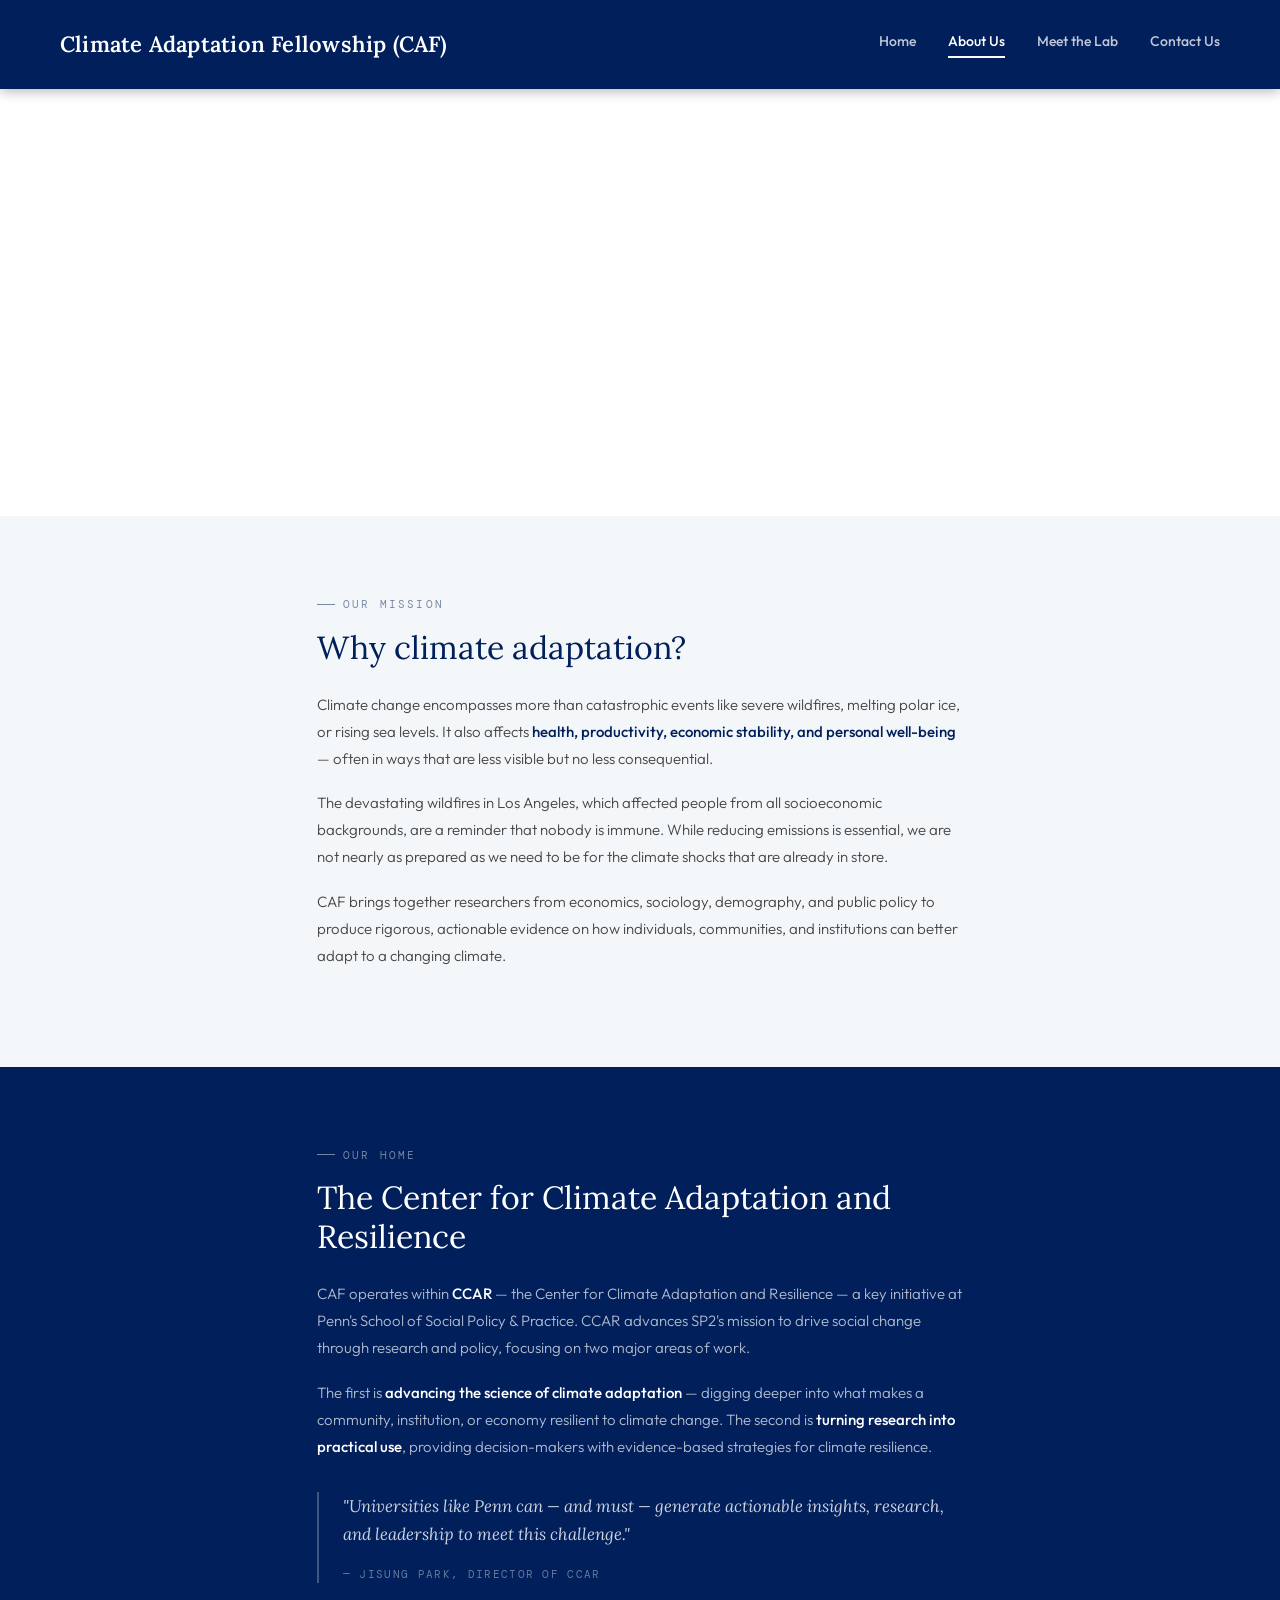
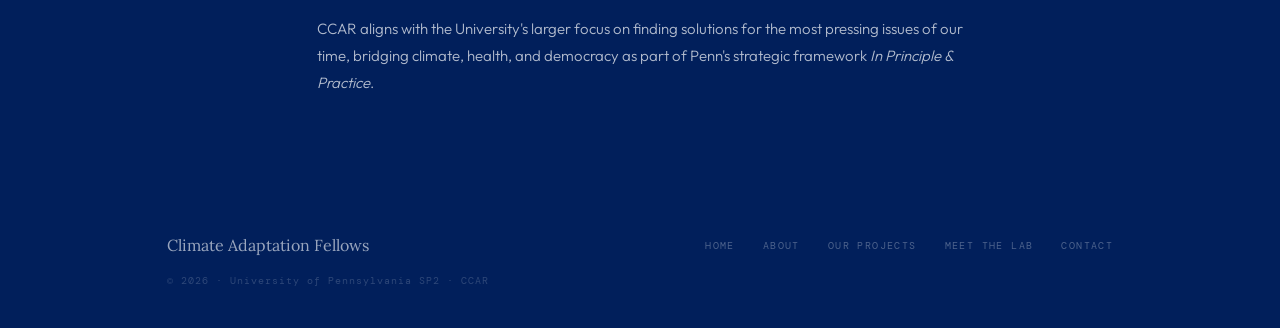
==== about.html @ e9130474 "Update about.html" ====
<!DOCTYPE html>
<html lang="en">
<head>
  <meta charset="UTF-8" />
  <meta name="viewport" content="width=device-width, initial-scale=1.0" />
  <title>About Us</title>
  <link rel="preconnect" href="https://fonts.googleapis.com">
  <link rel="preconnect" href="https://fonts.gstatic.com" crossorigin>
  <link href="https://fonts.googleapis.com/css2?family=Lora:ital,wght@0,400;0,600;1,400&family=Outfit:wght@300;400;500&family=DM+Mono:wght@400;500&display=swap" rel="stylesheet">
  <link rel="stylesheet" href="assets/css/style.css" />

  <style>
    /* ── ABOUT PAGE STYLES ── */
    .about-hero {
      padding: 5rem 0 4rem;
      margin-top: 90px; /* 加这行 */
    }
    .about-hero-inner {
      max-width: 800px;
      margin: 0 auto;
      padding: 0 6%;
    }
    .about-hero-tag {
      font-family: 'DM Mono', monospace;
      font-size: 11px;
      letter-spacing: 0.2em;
      text-transform: uppercase;
      color: rgba(255,255,255,0.45);
      margin-bottom: 1rem;
      display: flex;
      align-items: center;
      gap: 8px;
    }
    .about-hero-tag::before {
      content: '';
      display: inline-block;
      width: 18px; height: 1px;
      background: currentColor;
    }
    .about-hero h1 {
      font-family: 'Lora', serif;
      font-size: clamp(2rem, 4vw, 3.2rem);
      font-weight: 400;
      color: #fff;
      line-height: 1.2;
      margin-bottom: 1.25rem;
    }
    .about-hero p {
      font-size: 1.1rem;
      line-height: 1.75;
      color: rgba(255,255,255,0.7);
      font-weight: 300;
      max-width: 640px;
    }

    /* ── MISSION ── */
    .about-mission {
      background: #f4f7fa;
      padding: 5rem 0;
    }
    .about-inner {
      max-width: 800px;
      margin: 0 auto;
      padding: 0 6%;
    }
    .about-tag {
      font-family: 'DM Mono', monospace;
      font-size: 11px;
      letter-spacing: 0.2em;
      text-transform: uppercase;
      color: #011F5B;
      opacity: 0.5;
      display: flex;
      align-items: center;
      gap: 8px;
      margin-bottom: 1rem;
    }
    .about-tag::before {
      content: '';
      display: inline-block;
      width: 18px; height: 1px;
      background: #011F5B;
    }
    .about-section-title {
      font-family: 'Lora', serif;
      font-size: clamp(1.5rem, 2.5vw, 2rem);
      font-weight: 400;
      color: #011F5B;
      margin-bottom: 1.5rem;
      line-height: 1.2;
    }
    .about-body p {
      font-size: 15px;
      line-height: 1.8;
      color: #444;
      font-weight: 300;
      margin-bottom: 1.1rem;
      max-width: 720px;
    }
    .about-body p strong {
      font-weight: 500;
      color: #011F5B;
    }

    /* ── JISUNG CARD ── */
    .about-director {
      background: #fff;
      padding: 5rem 0;
    }
    .director-card {
      display: flex;
      gap: 2.5rem;
      align-items: flex-start;
      background: #f4f7fa;
      border-left: 3px solid #011F5B;
      padding: 2.5rem;
      max-width: 720px;
    }
    .director-card img {
      width: 110px;
      height: 110px;
      border-radius: 50%;
      object-fit: cover;
      flex-shrink: 0;
      border: 2px solid #011F5B;
    }
    .director-info h3 {
      font-family: 'Lora', serif;
      font-size: 1.3rem;
      font-weight: 600;
      color: #011F5B;
      margin-bottom: 0.25rem;
    }
    .director-role {
      font-family: 'DM Mono', monospace;
      font-size: 0.65rem;
      letter-spacing: 0.14em;
      text-transform: uppercase;
      color: #888;
      margin-bottom: 1rem;
    }
    .director-info p {
      font-size: 14px;
      line-height: 1.75;
      color: #444;
      font-weight: 300;
    }

    /* ── CCAR SECTION ── */
    .about-ccar {
      background: #011F5B;
      padding: 5rem 0;
    }
    .about-ccar .about-tag {
      color: rgba(255,255,255,0.45);
      opacity: 1;
    }
    .about-ccar .about-tag::before { background: rgba(255,255,255,0.45); }
    .about-ccar .about-section-title { color: #fff; }
    .about-ccar .about-body p { color: rgba(255,255,255,0.7); }
    .about-ccar .about-body p strong { color: #fff; }

    .ccar-quote {
      border-left: 2px solid rgba(255,255,255,0.25);
      padding-left: 1.5rem;
      margin: 2rem 0;
    }
    .ccar-quote p {
      font-family: 'Lora', serif;
      font-style: italic;
      font-size: 1.05rem !important;
      line-height: 1.7 !important;
      color: rgba(255,255,255,0.8) !important;
    }
    .ccar-quote cite {
      display: block;
      font-family: 'DM Mono', monospace;
      font-style: normal;
      font-size: 11px;
      letter-spacing: 0.12em;
      text-transform: uppercase;
      color: rgba(255,255,255,0.4);
      margin-top: 0.75rem;
    }

    @media (max-width: 600px) {
      .director-card { flex-direction: column; }
    }
  </style>
</head>

<body>

  <header class="site-header">
    <div class="header-inner">
      <div class="lab-title">Climate Adaptation Fellowship (CAF)</div>
      <nav class="nav">
        <a href="home.html" class="nav-link">Home</a>
        <div class="nav-dropdown">
          <a href="about.html" class="nav-link active">About Us</a>
          <div class="dropdown-menu">
            <a href="projects.html" class="dropdown-item">Our Projects</a>
          </div>
        </div>
        <a href="index.html" class="nav-link">Meet the Lab</a>
        <a href="contact.html" class="nav-link">Contact Us</a>
      </nav>
    </div>
  </header>

  <!-- HERO -->
  <div class="about-hero">
    <div class="about-hero-inner">
      <p class="about-hero-tag">University of Pennsylvania · SP2</p>
      <h1>About the Climate<br/>Adaptation Fellows</h1>
      <p>
        We are a research community at Penn's School of Social Policy &amp; Practice,
        generating evidence and ideas to help communities, institutions, and economies
        adapt to the climate shocks already underway.
      </p>
    </div>
  </div>

  <!-- MISSION -->
  <section class="about-mission">
    <div class="about-inner">
      <p class="about-tag">Our Mission</p>
      <h2 class="about-section-title">Why climate adaptation?</h2>
      <div class="about-body">
        <p>
          Climate change encompasses more than catastrophic events like severe wildfires,
          melting polar ice, or rising sea levels. It also affects <strong>health, productivity,
          economic stability, and personal well-being</strong> — often in ways that are less visible
          but no less consequential.
        </p>
        <p>
          The devastating wildfires in Los Angeles, which affected people from all socioeconomic
          backgrounds, are a reminder that nobody is immune. While reducing emissions is essential,
          we are not nearly as prepared as we need to be for the climate shocks that are already in store.
        </p>
        <p>
          CAF brings together researchers from economics, sociology, demography, and public policy
          to produce rigorous, actionable evidence on how individuals, communities, and institutions
          can better adapt to a changing climate.
        </p>
      </div>
    </div>
  </section>

  <!-- CCAR -->
  <section class="about-ccar">
    <div class="about-inner">
      <p class="about-tag">Our Home</p>
      <h2 class="about-section-title">The Center for Climate Adaptation and Resilience</h2>
      <div class="about-body">
        <p>
          CAF operates within <strong>CCAR</strong> — the Center for Climate Adaptation and Resilience —
          a key initiative at Penn's School of Social Policy &amp; Practice. CCAR advances SP2's mission
          to drive social change through research and policy, focusing on two major areas of work.
        </p>
        <p>
          The first is <strong>advancing the science of climate adaptation</strong> — digging deeper into
          what makes a community, institution, or economy resilient to climate change. The second is
          <strong>turning research into practical use</strong>, providing decision-makers with
          evidence-based strategies for climate resilience.
        </p>
        <div class="ccar-quote">
          <p>"Universities like Penn can — and must — generate actionable insights, research,
          and leadership to meet this challenge."</p>
          <cite>— Jisung Park, Director of CCAR</cite>
        </div>
        <p>
          CCAR aligns with the University's larger focus on finding solutions for the most pressing
          issues of our time, bridging climate, health, and democracy as part of Penn's strategic framework
          <em>In Principle &amp; Practice</em>.
        </p>
      </div>
    </div>
  </section>
  <!-- FOOTER -->
<footer class="site-footer">
  <div class="footer-inner">
    <div class="footer-brand">Climate Adaptation Fellows</div>
    <div class="footer-links">
      <a href="home.html">Home</a>
      <a href="about.html">About</a>
      <a href="projects.html">Our Projects</a>
      <a href="index.html">Meet the Lab</a>
      <a href="contact.html">Contact</a>
    </div>
    <div class="footer-copy">© 2026 · University of Pennsylvania SP2 · CCAR</div>
  </div>
</footer>
</body>
</html>
---- assets/css/style.css ----
/* =========================
   RESET
========================= */
* {
  margin: 0;
  padding: 0;
  box-sizing: border-box;
}

/* =========================
   BASE STYLES
========================= */
body {
  font-family: Arial, Helvetica, sans-serif;
  color: #222;
  background-color: #ffffff;
  line-height: 1.5;
}

/* =========================
   HEADER (NAVY THEME — CLICK SAFE)
========================= */
.site-header {
  padding: 0; /* 确保没有额外压缩 */
}

.header-inner {
  padding: 36px 40px; /* 上下更多空间，左右也更宽 */
}

/* Lab title */
.lab-title {
  font-size: 26px !important; /* 字也大一点 */
}

/* Navigation bar */
.nav {
  display: flex;
  gap: 36px;

  /* 🔑 RE-ENABLE CLICKS */
  pointer-events: auto;
}

.nav-link {
  text-decoration: none;
  font-size: 14px;
  font-weight: 600;
  color: #ffffff;
  padding-bottom: 8px;
  border-bottom: 3px solid transparent;

  /* 🔑 ENSURE CLICKABLE */
  pointer-events: auto;
  cursor: pointer;
}

/* Hover effect */
.nav-link:hover {
  opacity: 0.85;
}

/* Active tab */
.nav-link.active {
  border-bottom: 3px solid #ffffff;
}

/* =========================
   PAGE LAYOUT
========================= */
.container {
  max-width: 900px;
  margin: 60px auto 40px auto;
  padding: 0 20px;
}

.page-title {
  font-size: 28px;
  font-weight: 700;
  margin-bottom: 40px;
}

/* =========================
   PEOPLE LIST
========================= */
.people-list {
  width: 100%;
}

.person {
  display: flex;
  align-items: flex-start;
  gap: 20px;
  padding: 20px 0;
}

/* Circular profile image */
.avatar {
  width: 90px;
  height: 90px;
  border-radius: 50%;
  object-fit: cover;
}

/* Text content */
.person-info {
  flex: 1;
}

.name {
  font-size: 18px;
  font-weight: 600;
  color: #0056b3;
  margin-bottom: 6px;
}

.bio {
  font-size: 14px;
  color: #333;
  max-width: 600px;
}

/* Divider */
hr {
  border: none;
  border-top: 1px solid #e0e0e0;
}

/* =========================
   RESPONSIVE
========================= */
@media (max-width: 600px) {
  .nav {
    flex-wrap: wrap;
    gap: 20px;
  }

  .person {
    flex-direction: column;
    align-items: center;
    text-align: center;
  }

  .avatar {
    margin-bottom: 10px;
  }

  .bio {
    max-width: 100%;
  }
}


/* =========================
   HERO / COVER IMAGE
========================= */
.hero {
  height: 70vh;
  min-height: 480px;
  margin-top: 88px; /* 跟着 header 高度调整 */
}
.hero-image {
  width: 100%;
  height: 100%;
  object-fit: cover;
}

/* Overlay text */
.hero-text {
  position: absolute;
  top: 50%;
  left: 50%;
  transform: translate(-50%, -50%);
  text-align: center;
  color: #ffffff;
  max-width: 800px;
  padding: 0 20px;
}

.hero-text h1 {
  font-size: clamp(2rem, 4vw, 3.2rem);
  font-weight: 700;
  margin-bottom: 12px;
}

.hero-text p {
  font-size: 1.05rem;
  line-height: 1.4;
}

/* Responsive */
@media (max-width: 600px) {
  .hero {
    height: 300px;
  }

  .hero-text h1 {
    font-size: 28px;
  }

  .hero-text p {
    font-size: 16px;
  }
}
/* ============================================================
   HOME PAGE ADDITIONS — paste at the bottom of style.css
   ============================================================ */

body {
  font-family: 'Outfit', Arial, sans-serif;
}

/* ── HEADER: keep navy, make taller and more prominent ── */
.site-header {
  position: fixed;
  top: 0; left: 0;
  width: 100%;
  z-index: 100;
  background-color: #011F5B;
  pointer-events: none;
  box-shadow: 0 2px 12px rgba(0,0,0,0.3);
}

.header-inner {
  max-width: 100%; /* 改这里，不要限制宽度 */
  margin: 0 auto;
  padding: 28px 60px; /* 上下28，左右60 */
  display: flex;
  align-items: center;
  justify-content: space-between;
  flex-direction: row;
}



.lab-title {
  font-family: 'Lora', Georgia, serif !important;
  font-size: 22px !important;
  font-weight: 600 !important;
  color: #ffffff !important;
  margin-bottom: 0 !important;
  letter-spacing: 0.01em;
}

.nav {
  pointer-events: auto;
  gap: 32px !important;
}

.nav-link {
  color: rgba(255,255,255,0.75) !important;
  font-size: 14px !important;
  font-weight: 500 !important;
  border-bottom: 2px solid transparent !important;
  padding-bottom: 4px !important;
  transition: color 0.2s, border-color 0.2s !important;
  pointer-events: auto;
  cursor: pointer;
}
.nav-link:hover {
  color: #ffffff !important;
  opacity: 1 !important;
}
.nav-link.active {
  color: #ffffff !important;
  border-bottom-color: #ffffff !important;
}

/* ── HERO SLIDESHOW ── */
.hero {
  position: relative;
  width: 100%;
  height: 70vh; /* 改这里 */
  min-height: 480px; /* 改这里 */
  overflow: hidden;
  margin-top: 90px; /* header 变高了所以往下推 */
}

/* slides: stacked, crossfade */
.slideshow {
  position: absolute;
  inset: 0;
}

.slide {
  position: absolute;
  inset: 0;
  background-size: cover;
  background-position: center;
  opacity: 0;
  transition: opacity 1.2s ease-in-out;
  filter: brightness(0.50) saturate(0.65);
}

.slide.active {
  opacity: 1;
}

/* dark gradient overlay */
.hero-overlay {
  position: absolute;
  inset: 0;
  background: linear-gradient(to top,
    rgba(5, 18, 8, 0.88) 0%,
    rgba(5, 18, 8, 0.30) 50%,
    transparent 100%
  );
  z-index: 1;
}

/* text: bottom-left */
.hero-text {
  position: absolute;
  top: auto;
  bottom: 12%;
  left: 6%;
  right: auto;
  transform: none;
  text-align: left;
  max-width: 680px;
  z-index: 2;
}

.hero-eyebrow {
  display: block;
  font-family: 'DM Mono', monospace;
  font-size: 11px;
  letter-spacing: 0.2em;
  text-transform: uppercase;
  color: rgba(255,255,255,0.5);
  margin-bottom: 10px;
  animation: fadeUp 0.7s ease 0.2s both;
}

.hero-text h1 {
  font-family: 'Lora', Georgia, serif;
  font-size: clamp(1.6rem, 3.5vw, 2.6rem);
  font-weight: 400;
  line-height: 1.15;
  color: #fff;
  margin-bottom: 10px;
  animation: fadeUp 0.8s ease 0.4s both;
}
.hero-text h1 em {
  font-style: italic;
  color: #93c47d;
}

.hero-text p {
  font-size: 0.9rem;
  font-weight: 300;
  line-height: 1.6;
  color: rgba(255,255,255,0.68);
  margin-bottom: 18px;
  animation: fadeUp 0.8s ease 0.6s both;
}

.hero-actions {
  display: flex;
  gap: 10px;
  flex-wrap: wrap;
  animation: fadeUp 0.8s ease 0.8s both;
}

.hero-btn {
  display: inline-flex;
  align-items: center;
  text-decoration: none;
  font-size: 13px;
  font-weight: 500;
  letter-spacing: 0.05em;
  padding: 9px 18px;
  transition: transform 0.2s, background 0.2s, color 0.2s;
}
.hero-btn:hover { transform: translateY(-2px); }

.hero-btn--light   { background: #fff; color: #0b2a4a; }
.hero-btn--light:hover { background: #e8ecf5; }

.hero-btn--outline { border: 1px solid rgba(255,255,255,0.45); color: #fff; }
.hero-btn--outline:hover { border-color: #fff; background: rgba(255,255,255,0.1); }

.hero-btn--dark { background: #011F5B; color: #fff; }
.hero-btn--dark:hover { background: #0d3860; }

/* slideshow dots */
.slide-dots {
  position: absolute;
  bottom: 12px;
  right: 20px;
  z-index: 3;
  display: flex;
  gap: 6px;
}

.dot {
  width: 7px;
  height: 7px;
  border-radius: 50%;
  background: rgba(255,255,255,0.35);
  cursor: pointer;
  transition: background 0.3s;
}
.dot.active { background: #ffffff; }

@keyframes fadeUp {
  from { opacity: 0; transform: translateY(18px); }
  to   { opacity: 1; transform: translateY(0); }
}

/* ── INTRO STRIP ── */
.intro-strip {
  background: #011F5B;
  padding: 3rem 6%;
  display: grid;
  grid-template-columns: 160px 1fr;
  gap: 3rem;
  align-items: center;
}
.intro-strip-label {
  font-family: 'DM Mono', monospace;
  font-size: 11px;
  letter-spacing: 0.2em;
  text-transform: uppercase;
  color: #7abbe0;
}
.intro-strip-text {
  font-size: 1.1rem;
  line-height: 1.75;
  font-weight: 300;
  color: rgba(255,255,255,0.75);
}
.intro-strip-text strong { font-weight: 500; color: #fff; }

/* ── SHARED SECTION ── */
.home-section { padding: 6rem 0; }
.home-section-inner { max-width: 1100px; margin: 0 auto; padding: 0 6%; }

.home-section-header {
  display: flex;
  justify-content: space-between;
  align-items: flex-end;
  margin-bottom: 2.75rem;
}

.home-tag {
  font-family: 'DM Mono', monospace;
  font-size: 11px;
  letter-spacing: 0.2em;
  text-transform: uppercase;
  color: #011F5B;
  display: flex;
  align-items: center;
  gap: 8px;
  margin-bottom: 8px;
  opacity: 0.6;
}
.home-tag::before {
  content: '';
  display: inline-block;
  width: 18px; height: 1px;
  background: currentColor;
   color: #011F5B;
}

.home-title {
  font-family: 'Lora', Georgia, serif;
  font-size: clamp(1.9rem, 3vw, 2.8rem);
  font-weight: 400;
  color: #011F5B;
  line-height: 1.2;
}

.home-section-link {
  font-size: 13px;
  color: #0b2a4a;
  text-decoration: none;
  border-bottom: 1px solid rgba(11,42,74,0.35);
  padding-bottom: 2px;
  transition: color 0.2s, border-color 0.2s;
}
.home-section-link:hover { opacity: 0.7; }

/* ── VALUES ── */
.values-section { background: #ffffff; }

.values-grid {
  display: grid;
  grid-template-columns: repeat(4, 1fr);
  gap: 1px;
  background: rgba(0,0,0,0.09);
}

.value-card {
  background: #fff;
  padding: 2.25rem 1.75rem;
  position: relative;
  transition: background 0.3s;
}
.value-card:hover { background: #f0f4f8; }
.value-card::after {
  content: '';
  position: absolute;
  bottom: 0; left: 0; right: 0;
  height: 2px;
  background: #990000;
  transform: scaleX(0);
  transform-origin: left;
  transition: transform 0.4s ease;
}
.value-card:hover::after { transform: scaleX(1); }

.value-num {
  font-family: 'Lora', serif;
  font-size: 3rem;
  font-weight: 400;
  color: rgba(11,42,74,0.08);
  line-height: 1;
  margin-bottom: 0.9rem;
}
.value-name {
  font-size: 1rem;
  font-weight: 600;
  color: #0b2a4a;
  margin-bottom: 0.5rem;
}
.value-desc {
  font-size: 15px;
  line-height: 1.75;
  color: #555;
  font-weight: 300;
}

/* ── PROJECTS ── */
.projects-section { background: #f4f7fa; }

.projects-grid {
  display: grid;
  grid-template-columns: repeat(3, 1fr);
  gap: 1px;
  background: rgba(0,0,0,0.09);
}

.project-card {
  background: #f4f7fa;
  padding: 2.25rem;
  position: relative;
  transition: background 0.3s;
}
.project-card:hover { background: #fff; }
.project-card::before {
  content: '';
  position: absolute;
  top: 0; left: 0; right: 0;
  height: 2px;
  background: #990000;
  transform: scaleX(0);
  transform-origin: left;
  transition: transform 0.4s ease;
}
.project-card:hover::before { transform: scaleX(1); }

.project-region {
  font-family: 'DM Mono', monospace;
  font-size: 11px;
  letter-spacing: 0.16em;
  text-transform: uppercase;
  color: #0b2a4a;
  opacity: 0.6;
  margin-bottom: 0.85rem;
}
.project-title {
  font-family: 'Lora', serif;
  font-size: 1.15rem;
  font-weight: 400;
  line-height: 1.35;
  color: #011F5B;
  margin-bottom: 0.85rem;
}
.project-desc {
  font-size: 15px;
  line-height: 1.75;
  color: #555;
  font-weight: 300;
  margin-bottom: 1.25rem;
}
.project-tags { display: flex; flex-wrap: wrap; gap: 6px; }
.proj-tag {
  font-family: 'DM Mono', monospace;
  font-size: 10px;
  letter-spacing: 0.1em;
  text-transform: uppercase;
  padding: 4px 8px;
  border: 1px solid rgba(11,42,74,0.2);
  color: #0b2a4a;
  opacity: 0.7;
}

/* ── LATEST ── */
.latest-section { background: #0b2a4a; }
.latest-tag   { color: rgba(255,255,255,0.5) !important; opacity: 1 !important; }
.latest-title { color: #ffffff !important; }
.latest-link  { color: rgba(255,255,255,0.6) !important; border-color: rgba(255,255,255,0.2) !important; }
.latest-link:hover { color: #fff !important; border-color: #fff !important; }

.latest-grid {
  display: grid;
  grid-template-columns: 1.4fr 1fr;
  gap: 3.5rem;
}

.latest-featured { border-top: 1px solid rgba(255,255,255,0.12); padding-top: 2rem; }

.latest-date {
  font-family: 'DM Mono', monospace;
  font-size: 10px;
  letter-spacing: 0.16em;
  text-transform: uppercase;
  color: rgba(255,255,255,0.45);
  margin-bottom: 0.75rem;
}
.latest-featured-title {
  font-family: 'Lora', serif;
  font-size: 1.5rem;
  font-weight: 400;
  line-height: 1.3;
  color: #fff;
  margin-bottom: 1rem;
}
.latest-featured-body {
  font-size: 15px;
  line-height: 1.7;
  color: rgba(255,255,255,0.6);
  font-weight: 300;
  margin-bottom: 1.5rem;
}
.latest-read-more {
  font-size: 13px;
  color: rgba(255,255,255,0.6);
  text-decoration: none;
  border-bottom: 1px solid rgba(255,255,255,0.25);
  padding-bottom: 2px;
  transition: color 0.2s;
}
.latest-read-more:hover { color: #fff; }

.latest-items { display: flex; flex-direction: column; }
.latest-item {
  padding: 1.25rem 0;
  border-bottom: 1px solid rgba(255,255,255,0.08);
  transition: padding-left 0.3s;
  cursor: default;
}
.latest-item:first-child { border-top: 1px solid rgba(255,255,255,0.08); }
.latest-item:hover { padding-left: 8px; }
.latest-item-title {
  font-size: 15px;
  color: rgba(255,255,255,0.72);
  line-height: 1.45;
}

/* ── CTA ── */
.cta-section { background: #f4f7fa; text-align: center; }
.cta-inner { max-width: 520px; }
.cta-title { font-size: clamp(1.8rem, 3vw, 2.4rem) !important; margin-bottom: 1rem; }
.cta-sub {
  font-size: 1rem;
  line-height: 1.7;
  color: #555;
  font-weight: 300;
  margin-bottom: 2rem;
}

/* ── FOOTER ── */
.site-footer { background: #011F5B; padding: 2.5rem 0; }
.footer-inner {
  max-width: 1100px;
  margin: 0 auto;
  padding: 0 6%;
  display: flex;
  justify-content: space-between;
  align-items: center;
  flex-wrap: wrap;
  gap: 1rem;
}
.footer-brand {
  font-family: 'Lora', serif;
  font-size: 1rem;
  color: rgba(255,255,255,0.6);
}
.footer-links { display: flex; gap: 1.75rem; }
.footer-links a {
  font-family: 'DM Mono', monospace;
  font-size: 10px;
  letter-spacing: 0.14em;
  text-transform: uppercase;
  color: rgba(255,255,255,0.3);
  text-decoration: none;
  transition: color 0.2s;
}
.footer-links a:hover { color: rgba(255,255,255,0.7); }
.footer-copy {
  font-family: 'DM Mono', monospace;
  font-size: 10px;
  letter-spacing: 0.1em;
  color: rgba(255,255,255,0.18);
}

/* ── SCROLL REVEAL ── */
.reveal {
  opacity: 0;
  transform: translateY(26px);
  transition: opacity 0.65s ease, transform 0.65s ease;
}
.reveal.visible {
  opacity: 1;
  transform: translateY(0);
}

/* ── RESPONSIVE ── */
@media (max-width: 900px) {
  .values-grid   { grid-template-columns: 1fr 1fr; }
  .projects-grid { grid-template-columns: 1fr; }
  .latest-grid   { grid-template-columns: 1fr; }
  .intro-strip   { grid-template-columns: 1fr; gap: 1rem; }
}
@media (max-width: 600px) {
  .values-grid  { grid-template-columns: 1fr; }
  .hero-text    { left: 5%; right: 5%; bottom: 8%; }
  .hero-actions { flex-direction: column; }
}

/* ── PROJECTS PAGE ── */
.project-full {
  padding: 3rem 0;
}

.project-full-header {
  margin-bottom: 1.5rem;
}

.project-full-title {
  font-family: 'Lora', Georgia, serif;
  font-size: 1.6rem;
  font-weight: 400;
  color: #011F5B;
  line-height: 1.3;
  margin: 0.5rem 0 1rem;
}

.project-full-body p {
  font-size: 15px;
  line-height: 1.75;
  color: #444;
  font-weight: 300;
  max-width: 740px;
  margin-bottom: 1rem;
}
.container {
  padding-top: 80px;
}

/* ── DROPDOWN ── */
.nav-dropdown {
  position: relative;
  display: flex;
  align-items: center;
  height: 100%; /* 加这行 */
}

.dropdown-menu {
  display: none;
  position: absolute;
  top: 100%;
  left: 0;
  background: #011F5B;
  min-width: 160px;
  padding: 8px 0;
  z-index: 200;
  border-top: none;
}

.nav-dropdown:hover .dropdown-menu {
  display: block;
}

.dropdown-item {
  display: block;
  padding: 10px 18px;
  font-size: 13px;
  color: rgba(255,255,255,0.8);
  text-decoration: none;
  transition: background 0.2s, color 0.2s;
  white-space: nowrap;
}

.dropdown-item:hover {
  background: rgba(255,255,255,0.1);
  color: #ffffff;
}
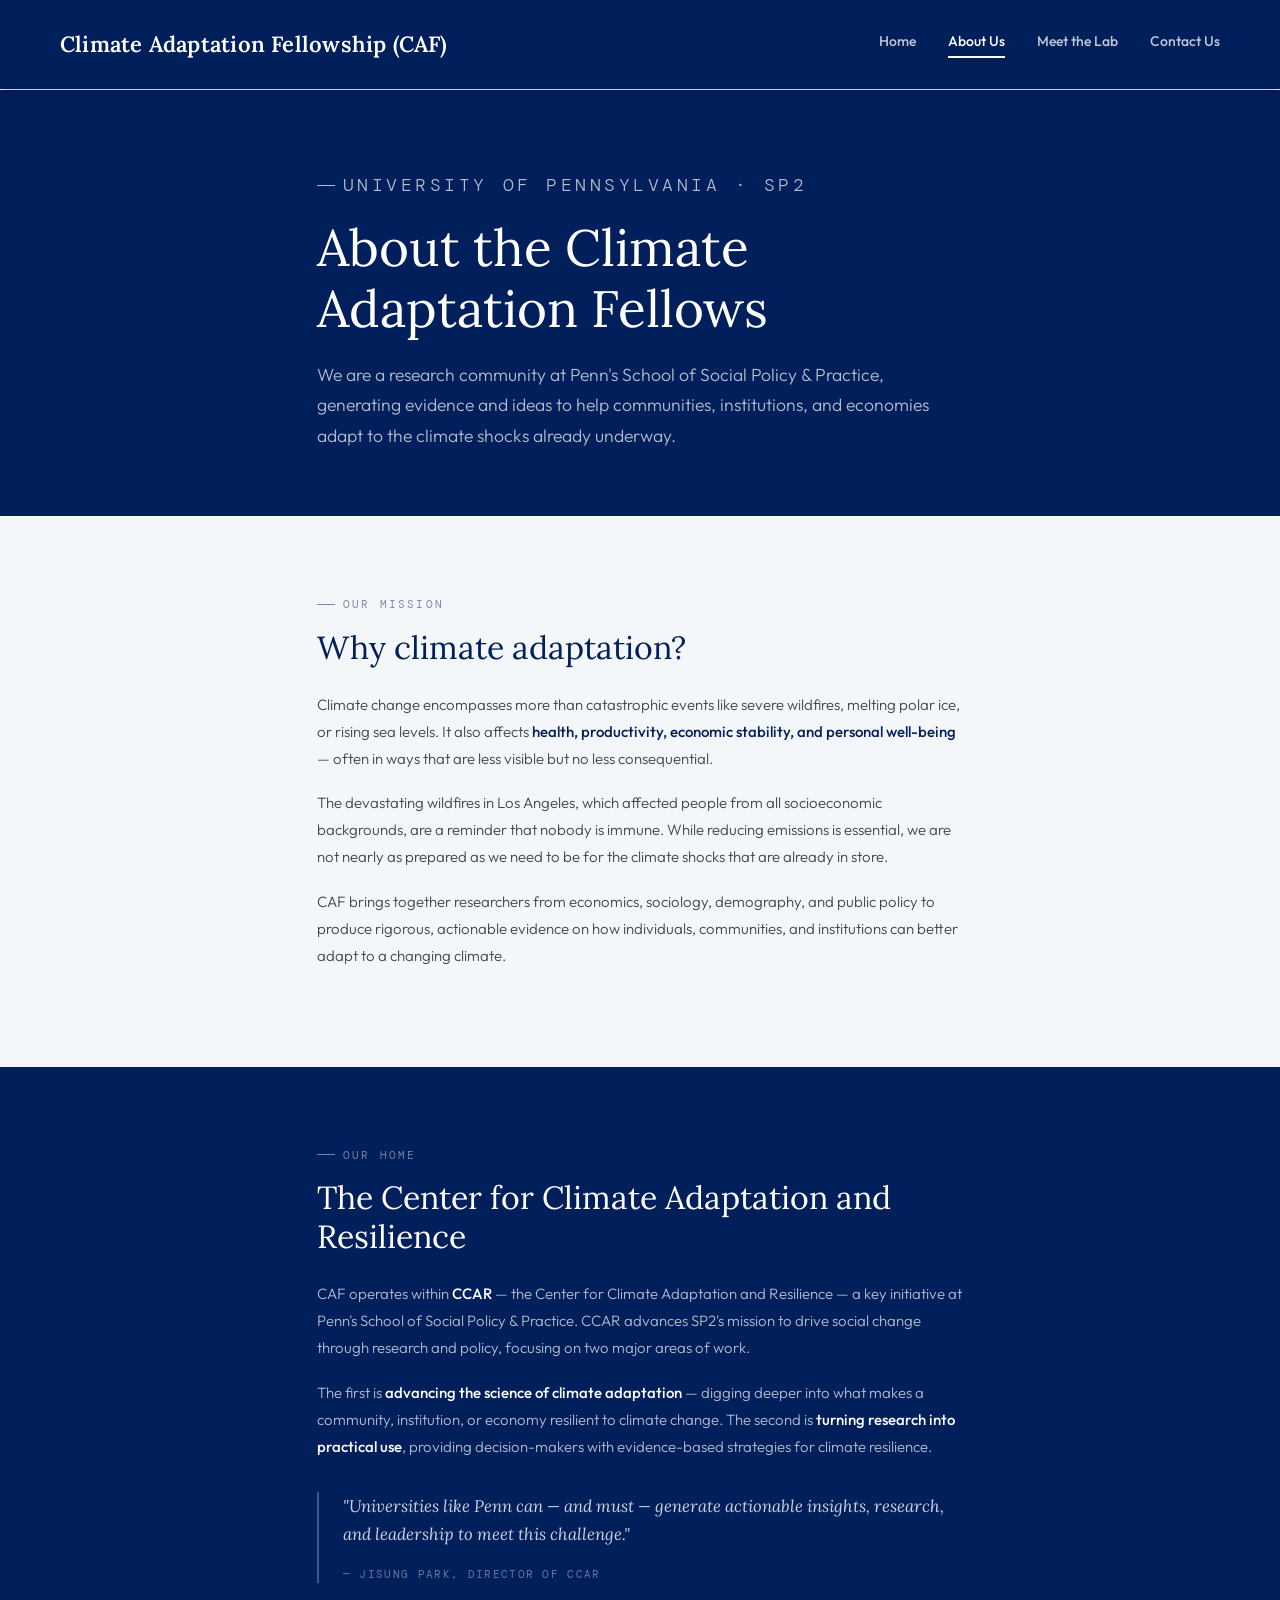
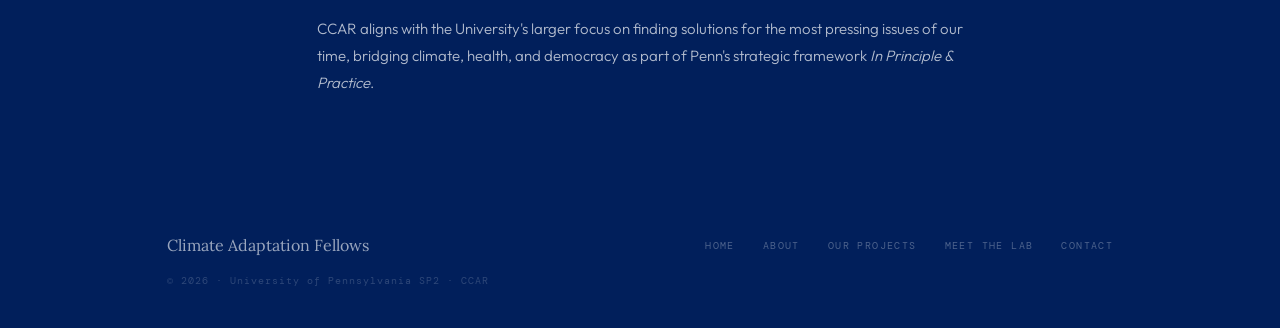
==== commit 9ab718e0: "Update about.html" ====
--- a/about.html
+++ b/about.html
@@ -12,8 +12,9 @@
   <style>
     /* ── ABOUT PAGE STYLES ── */
     .about-hero {
+      background: #011F5B;  /* 加这行 */
       padding: 5rem 0 4rem;
-      margin-top: 90px; /* 加这行 */
+      margin-top: 90px;
     }
     .about-hero-inner {
       max-width: 800px;
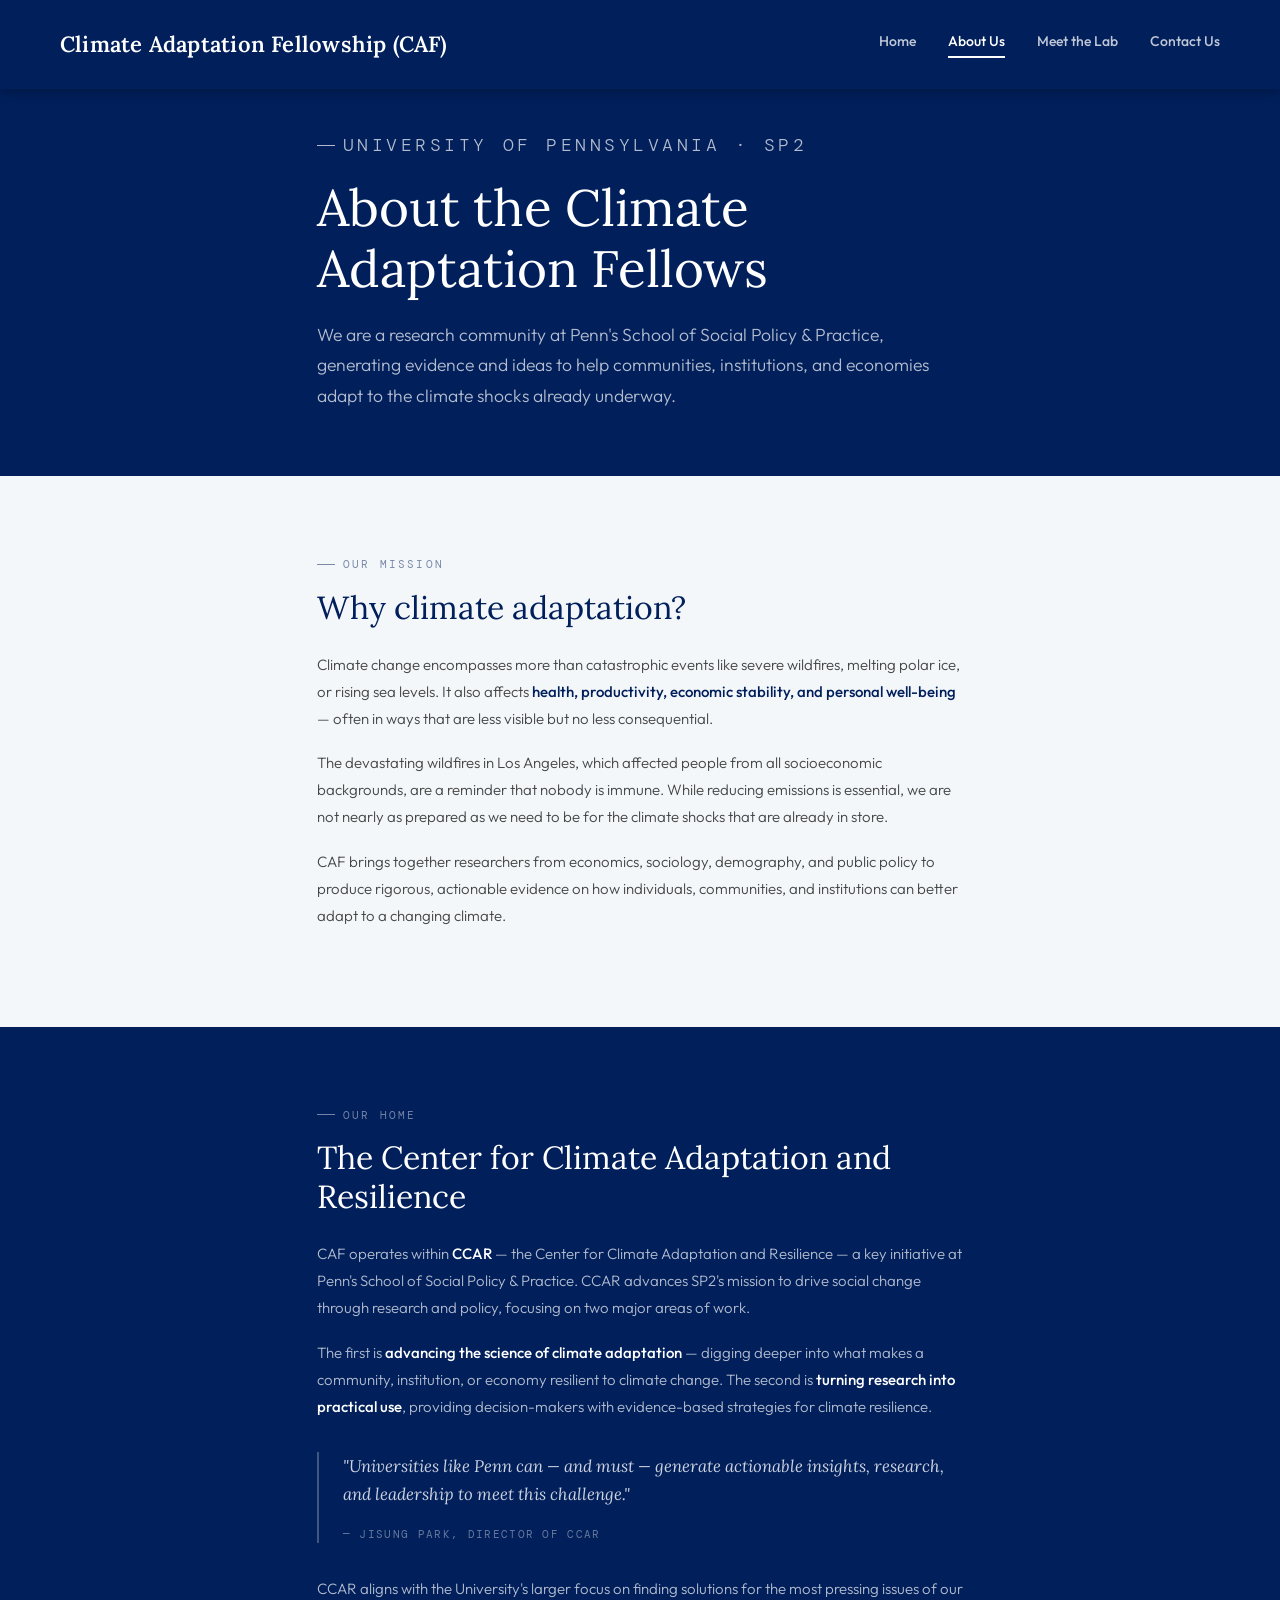
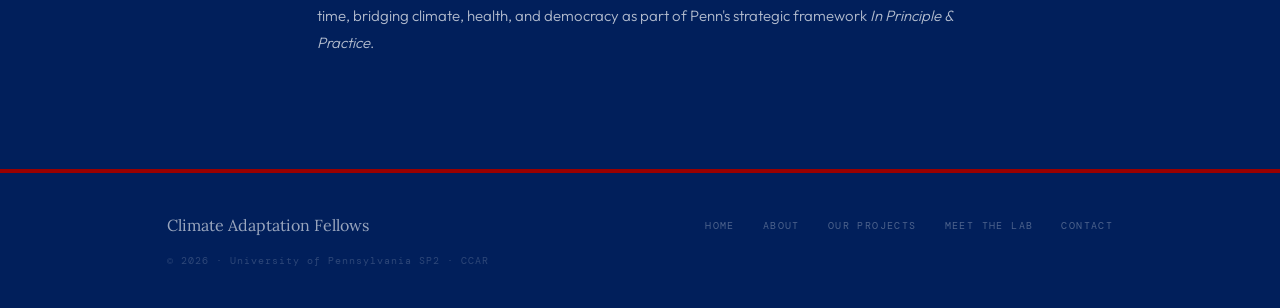
==== commit 66b17554: "Update about.html" ====
--- a/about.html
+++ b/about.html
@@ -12,9 +12,10 @@
   <style>
     /* ── ABOUT PAGE STYLES ── */
     .about-hero {
-      background: #011F5B;  /* 加这行 */
+      background: #011F5B;
       padding: 5rem 0 4rem;
-      margin-top: 90px;
+      padding-top: 130px; /* 替换 margin-top: 90px */
+      margin-top: 0;      /* 加这行 */
     }
     .about-hero-inner {
       max-width: 800px;
@@ -150,7 +151,8 @@
     /* ── CCAR SECTION ── */
     .about-ccar {
       background: #011F5B;
-      padding: 5rem 0;
+      padding: 5rem 0 6rem;  /* 底部加大一点 */
+      border-bottom: 4px solid #990000;  /* 加这行，红色分隔线 */
     }
     .about-ccar .about-tag {
       color: rgba(255,255,255,0.45);
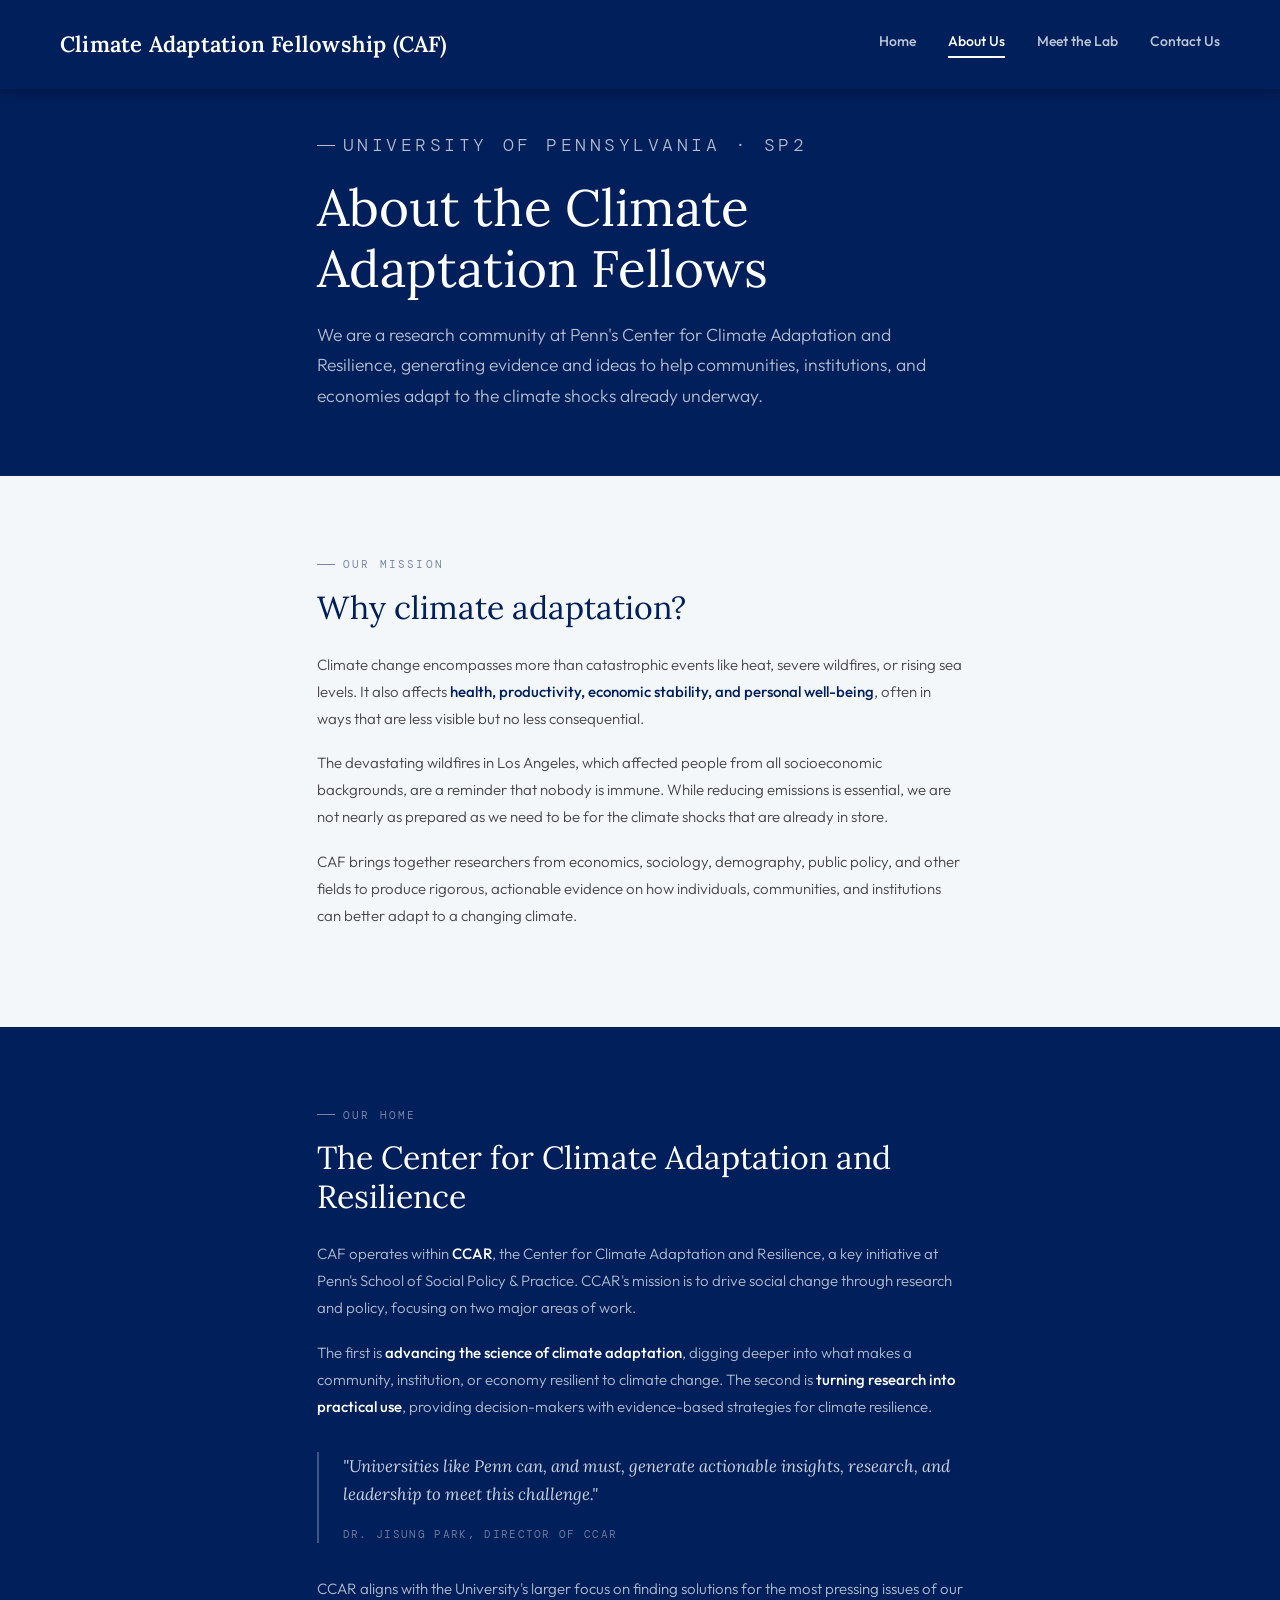
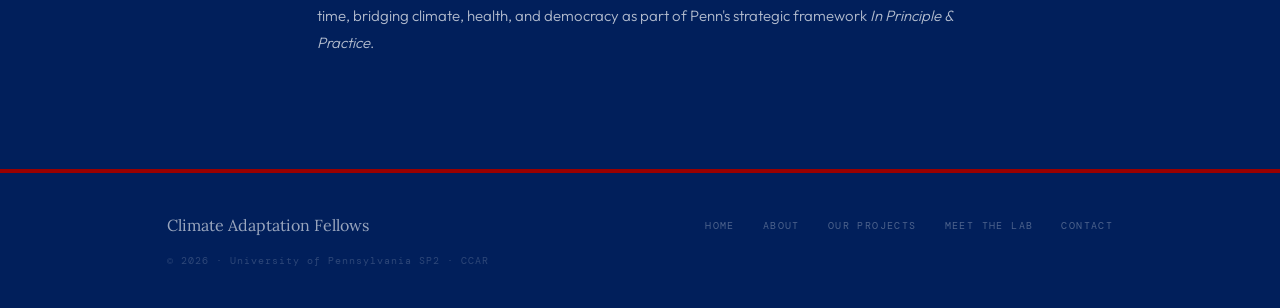
==== commit 6d0e8d0d: "Update about.html" ====
--- a/about.html
+++ b/about.html
@@ -189,6 +189,15 @@
     @media (max-width: 600px) {
       .director-card { flex-direction: column; }
     }
+    @media (max-width: 600px) {
+      .about-hero, .contact-hero {
+        padding-top: 100px;
+      }
+      .container {
+        padding-top: 100px;
+      }
+    }
+  
   </style>
 </head>
 
@@ -211,19 +220,18 @@
     </div>
   </header>
 
-  <!-- HERO -->
+<!-- HERO -->
   <div class="about-hero">
     <div class="about-hero-inner">
       <p class="about-hero-tag">University of Pennsylvania · SP2</p>
       <h1>About the Climate<br/>Adaptation Fellows</h1>
       <p>
-        We are a research community at Penn's School of Social Policy &amp; Practice,
+        We are a research community at Penn's Center for Climate Adaptation and Resilience,
         generating evidence and ideas to help communities, institutions, and economies
         adapt to the climate shocks already underway.
       </p>
     </div>
   </div>
-
   <!-- MISSION -->
   <section class="about-mission">
     <div class="about-inner">
@@ -231,9 +239,9 @@
       <h2 class="about-section-title">Why climate adaptation?</h2>
       <div class="about-body">
         <p>
-          Climate change encompasses more than catastrophic events like severe wildfires,
-          melting polar ice, or rising sea levels. It also affects <strong>health, productivity,
-          economic stability, and personal well-being</strong> — often in ways that are less visible
+          Climate change encompasses more than catastrophic events like heat, severe wildfires,
+          or rising sea levels. It also affects <strong>health, productivity,
+          economic stability, and personal well-being</strong>, often in ways that are less visible
           but no less consequential.
         </p>
         <p>
@@ -242,14 +250,13 @@
           we are not nearly as prepared as we need to be for the climate shocks that are already in store.
         </p>
         <p>
-          CAF brings together researchers from economics, sociology, demography, and public policy
+          CAF brings together researchers from economics, sociology, demography, public policy, and other fields
           to produce rigorous, actionable evidence on how individuals, communities, and institutions
           can better adapt to a changing climate.
         </p>
       </div>
     </div>
   </section>
-
   <!-- CCAR -->
   <section class="about-ccar">
     <div class="about-inner">
@@ -257,20 +264,20 @@
       <h2 class="about-section-title">The Center for Climate Adaptation and Resilience</h2>
       <div class="about-body">
         <p>
-          CAF operates within <strong>CCAR</strong> — the Center for Climate Adaptation and Resilience —
-          a key initiative at Penn's School of Social Policy &amp; Practice. CCAR advances SP2's mission
+          CAF operates within <strong>CCAR</strong>, the Center for Climate Adaptation and Resilience,
+          a key initiative at Penn's School of Social Policy &amp; Practice. CCAR's mission is
           to drive social change through research and policy, focusing on two major areas of work.
         </p>
         <p>
-          The first is <strong>advancing the science of climate adaptation</strong> — digging deeper into
+          The first is <strong>advancing the science of climate adaptation</strong>, digging deeper into
           what makes a community, institution, or economy resilient to climate change. The second is
           <strong>turning research into practical use</strong>, providing decision-makers with
           evidence-based strategies for climate resilience.
         </p>
         <div class="ccar-quote">
-          <p>"Universities like Penn can — and must — generate actionable insights, research,
+          <p>"Universities like Penn can, and must, generate actionable insights, research,
           and leadership to meet this challenge."</p>
-          <cite>— Jisung Park, Director of CCAR</cite>
+          <cite>Dr. Jisung Park, Director of CCAR</cite>
         </div>
         <p>
           CCAR aligns with the University's larger focus on finding solutions for the most pressing
--- a/assets/css/style.css
+++ b/assets/css/style.css
@@ -25,7 +25,7 @@
 }
 
 .header-inner {
-  padding: 36px 40px; /* 上下更多空间，左右也更宽 */
+  padding: 20px 20px; /* 上下更多空间，左右也更宽 */
 }
 
 /* Lab title */
@@ -222,9 +222,9 @@
 }
 
 .header-inner {
-  max-width: 100%; /* 改这里，不要限制宽度 */
+  max-width: 100%; 
   margin: 0 auto;
-  padding: 28px 60px; /* 上下28，左右60 */
+  padding: 28px 60px; 
   display: flex;
   align-items: center;
   justify-content: space-between;
@@ -269,11 +269,11 @@
 /* ── HERO SLIDESHOW ── */
 .hero {
   position: relative;
-  width: 100%;
-  height: 70vh; /* 改这里 */
-  min-height: 480px; /* 改这里 */
+  height: 70vh;
+  min-height: 480px;
+  margin-top: 84px; /* 这个把hero往下推，不影响背景色 */
+  padding-top: 0;
   overflow: hidden;
-  margin-top: 90px; /* header 变高了所以往下推 */
 }
 
 /* slides: stacked, crossfade */
@@ -432,6 +432,16 @@
 }
 .intro-strip-text strong { font-weight: 500; color: #fff; }
 
+.intro-strip-text a {
+  color: #fff;
+  text-decoration: none;
+}
+.intro-strip-text a:hover {
+  text-decoration: underline;
+  text-decoration-color: rgba(255,255,255,0.5);
+  text-underline-offset: 3px;
+}
+
 /* ── SHARED SECTION ── */
 .home-section { padding: 6rem 0; }
 .home-section-inner { max-width: 1100px; margin: 0 auto; padding: 0 6%; }
@@ -799,4 +809,23 @@
   color: #ffffff;
 }
 
-
+@media (max-width: 600px) {
+  .hero {
+    margin-top: 0;
+  }
+  body {
+    padding-top: 84px;
+  }
+  .lab-title {
+    font-size: 15px !important;
+  }
+  .nav-link {
+    font-size: 12px !important;
+  }
+  .header-inner {
+    padding: 20px 20px !important;
+  }
+  .values-grid  { grid-template-columns: 1fr; }
+  .hero-text    { left: 5%; right: 5%; bottom: 8%; }
+  .hero-actions { flex-direction: column; }
+}
